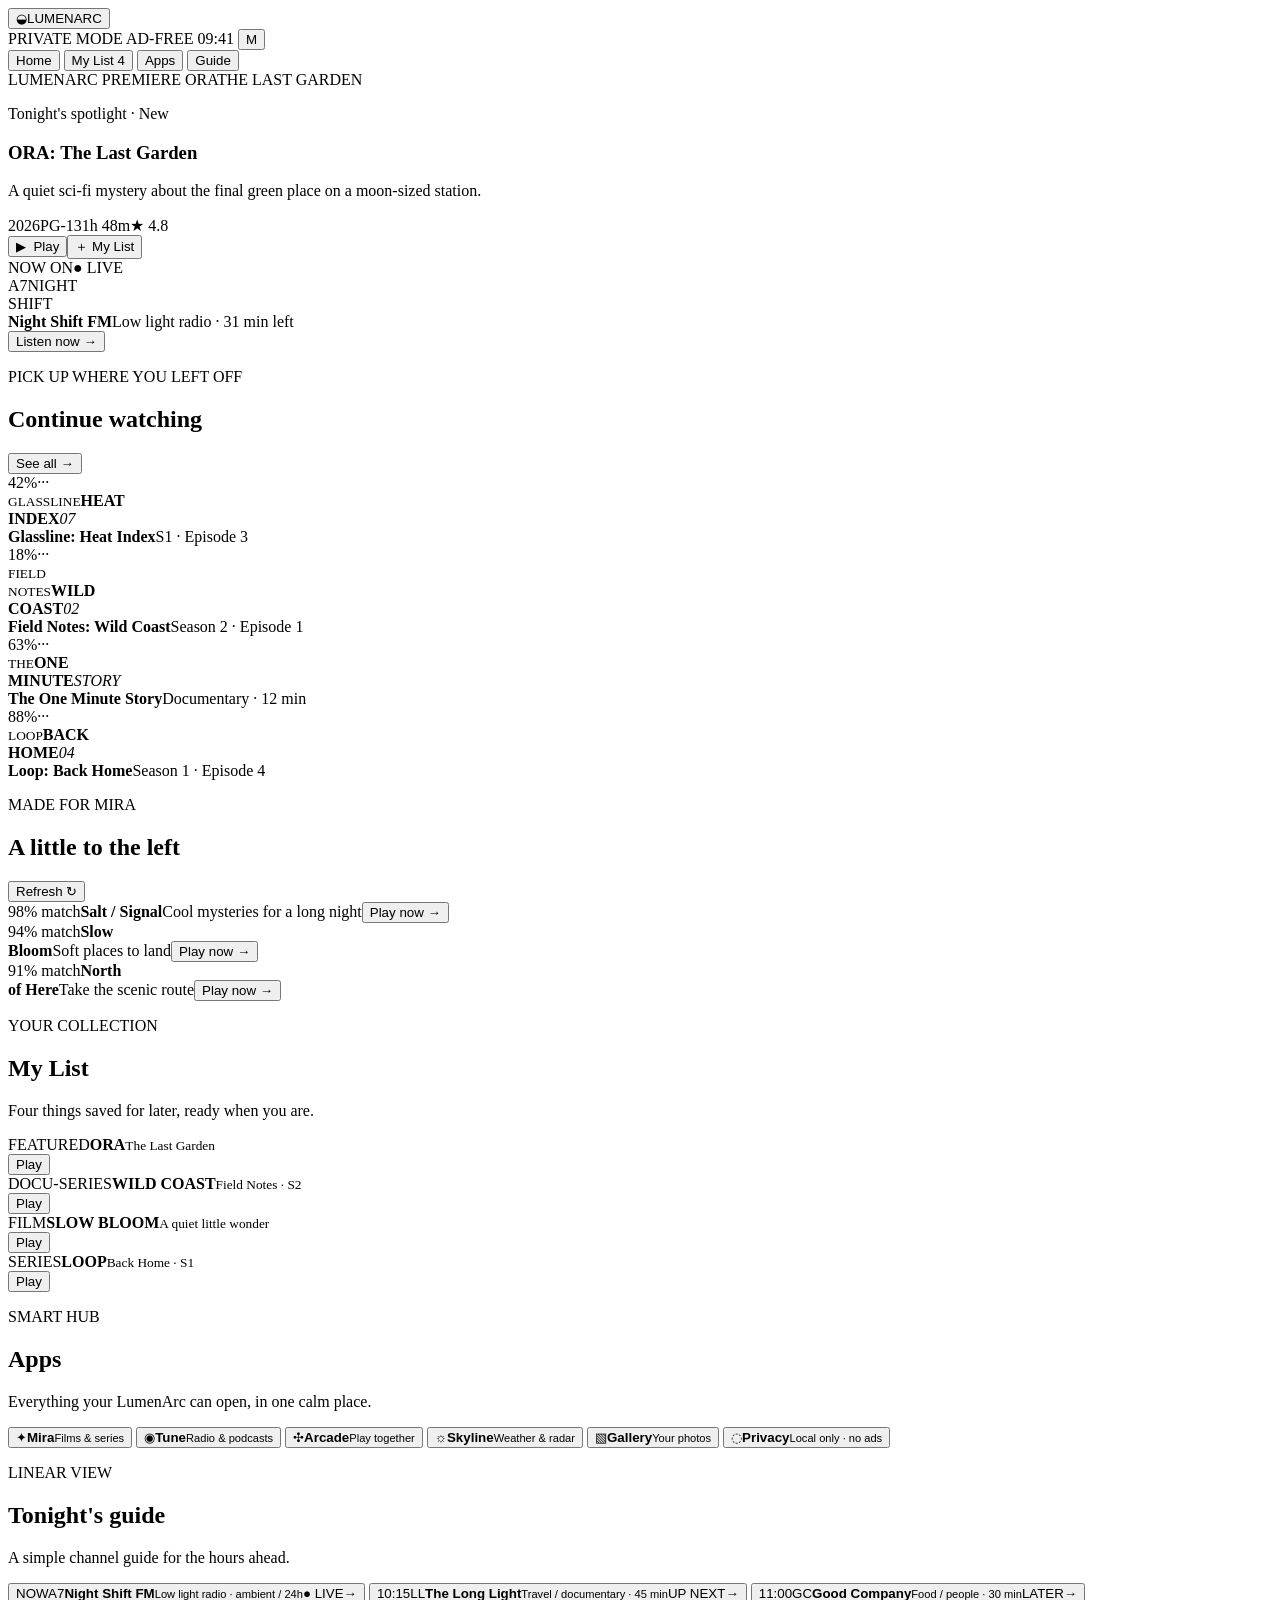
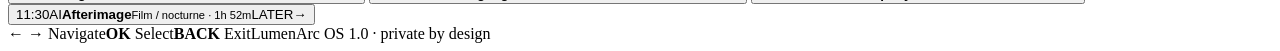
==== lumenarc/index.html @ 7baa30f0 "Add LumenArc tester index.html" ====
<!doctype html>
<html lang="en">
  <head>
    <meta charset="UTF-8" />
    <meta name="viewport" content="width=device-width, initial-scale=1.0" />
    <meta name="theme-color" content="#08111d" />
    <meta http-equiv="Content-Security-Policy" content="default-src 'self'; connect-src 'none'; img-src 'self' data:; script-src 'self'; style-src 'self' 'unsafe-inline'; font-src 'self'; object-src 'none'; frame-src 'none'; base-uri 'none'" />
    <title>LumenArc — Smart TV UI</title>
    <link rel="stylesheet" href="./styles.css" />
    <link rel="stylesheet" href="./privacy-cinematic.css" />
  </head>
  <body>
    <main class="tv-shell" aria-label="LumenArc smart TV interface">
      <div class="screen-glow" aria-hidden="true"></div>
      <header class="topbar">
        <button class="brand" data-nav="home" aria-label="LumenArc home">
          <span class="brand-mark">◒</span><span>LUMEN<span>ARC</span></span>
        </button>
        <div class="topbar-right">
          <span class="privacy-badge"><i></i> PRIVATE MODE</span>
          <span class="ad-badge">AD-FREE</span>
          <span class="time" id="clock">09:41</span>
          <button class="avatar" aria-label="Open profile">M</button>
        </div>
      </header>

      <nav class="main-nav" aria-label="Main navigation">
        <button class="nav-item is-active" data-nav="home" data-focusable>Home</button>
        <button class="nav-item" data-nav="watchlist" data-focusable>My List <span class="nav-count">4</span></button>
        <button class="nav-item" data-nav="apps" data-focusable>Apps</button>
        <button class="nav-item" data-nav="guide" data-focusable>Guide</button>
      </nav>

      <section class="page is-visible" id="home-page">
        <div class="hero-grid">
          <article class="hero-card" tabindex="0" data-modal="ora">
            <div class="hero-art" aria-hidden="true">
              <span class="orbit orbit-one"></span><span class="orbit orbit-two"></span>
              <span class="planet"></span><span class="hero-kicker">LUMENARC PREMIERE</span>
              <span class="hero-title">ORA</span><span class="hero-subtitle">THE LAST GARDEN</span>
            </div>
            <div class="hero-copy">
              <p class="eyebrow">Tonight's spotlight · New</p>
              <h1>ORA: The Last Garden</h1>
              <p class="muted">A quiet sci-fi mystery about the final green place on a moon-sized station.</p>
              <div class="hero-meta"><span>2026</span><span>PG-13</span><span>1h 48m</span><span class="rating">★ 4.8</span></div>
              <div class="actions"><button class="primary" data-play="ORA: The Last Garden">▶&nbsp; Play</button><button class="secondary" data-modal="ora">＋ My List</button></div>
            </div>
          </article>
          <aside class="signal-card">
            <div class="signal-header"><span>NOW ON</span><span class="live-dot">● LIVE</span></div>
            <div class="now-art"><span class="now-stamp">A7</span><span class="now-name">NIGHT<br/>SHIFT</span></div>
            <div class="now-copy"><strong>Night Shift FM</strong><span>Low light radio · 31 min left</span><div class="progress"><i style="width:72%"></i></div></div>
            <button class="ghost-link" data-play="Night Shift FM">Listen now <span>→</span></button>
          </aside>
        </div>

        <div class="section-heading"><div><p class="eyebrow">PICK UP WHERE YOU LEFT OFF</p><h2>Continue watching</h2></div><button class="text-button">See all <span>→</span></button></div>
        <div class="card-row" id="continue-row">
          <article class="media-card tall card-sand" tabindex="0" data-modal="glassline"><div class="card-top"><span class="tiny-chip">42%</span><span class="card-more">···</span></div><div class="card-art word-art"><small>GLASSLINE</small><strong>HEAT<br/>INDEX</strong><em>07</em></div><div class="card-info"><strong>Glassline: Heat Index</strong><span>S1 · Episode 3</span><div class="progress"><i style="width:42%"></i></div></div></article>
          <article class="media-card tall card-violet" tabindex="0" data-modal="fieldnotes"><div class="card-top"><span class="tiny-chip">18%</span><span class="card-more">···</span></div><div class="card-art word-art"><small>FIELD<br/>NOTES</small><strong>WILD<br/>COAST</strong><em>02</em></div><div class="card-info"><strong>Field Notes: Wild Coast</strong><span>Season 2 · Episode 1</span><div class="progress"><i style="width:18%"></i></div></div></article>
          <article class="media-card tall card-blue" tabindex="0" data-modal="minute"><div class="card-top"><span class="tiny-chip">63%</span><span class="card-more">···</span></div><div class="card-art word-art"><small>THE</small><strong>ONE<br/>MINUTE</strong><em>STORY</em></div><div class="card-info"><strong>The One Minute Story</strong><span>Documentary · 12 min</span><div class="progress"><i style="width:63%"></i></div></div></article>
          <article class="media-card tall card-green" tabindex="0" data-modal="loop"><div class="card-top"><span class="tiny-chip">88%</span><span class="card-more">···</span></div><div class="card-art word-art"><small>LOOP</small><strong>BACK<br/>HOME</strong><em>04</em></div><div class="card-info"><strong>Loop: Back Home</strong><span>Season 1 · Episode 4</span><div class="progress"><i style="width:88%"></i></div></div></article>
        </div>

        <div class="section-heading recommendation-heading"><div><p class="eyebrow">MADE FOR MIRA</p><h2>A little to the left</h2></div><button class="text-button">Refresh <span>↻</span></button></div>
        <div class="recommend-row">
          <article class="recommend-card rec-one" tabindex="0" data-modal="salt"><span class="rec-label">98% match</span><strong>Salt / Signal</strong><span>Cool mysteries for a long night</span><button data-play="Salt / Signal">Play now <b>→</b></button></article>
          <article class="recommend-card rec-two" tabindex="0" data-modal="slow"><span class="rec-label">94% match</span><strong>Slow<br/>Bloom</strong><span>Soft places to land</span><button data-play="Slow Bloom">Play now <b>→</b></button></article>
          <article class="recommend-card rec-three" tabindex="0" data-modal="north"> <span class="rec-label">91% match</span><strong>North<br/>of Here</strong><span>Take the scenic route</span><button data-play="North of Here">Play now <b>→</b></button></article>
        </div>
      </section>

      <section class="page" id="watchlist-page">
        <div class="page-intro"><p class="eyebrow">YOUR COLLECTION</p><h1>My List</h1><p>Four things saved for later, ready when you are.</p></div>
        <div class="library-grid">
          <article class="library-card library-sun" data-modal="ora"><div><span>FEATURED</span><strong>ORA</strong><small>The Last Garden</small></div><button data-play="ORA: The Last Garden">Play</button></article>
          <article class="library-card library-night" data-modal="fieldnotes"><div><span>DOCU-SERIES</span><strong>WILD COAST</strong><small>Field Notes · S2</small></div><button data-play="Field Notes: Wild Coast">Play</button></article>
          <article class="library-card library-lilac" data-modal="slow"><div><span>FILM</span><strong>SLOW BLOOM</strong><small>A quiet little wonder</small></div><button data-play="Slow Bloom">Play</button></article>
          <article class="library-card library-ink" data-modal="loop"><div><span>SERIES</span><strong>LOOP</strong><small>Back Home · S1</small></div><button data-play="Loop: Back Home">Play</button></article>
        </div>
      </section>

      <section class="page" id="apps-page">
        <div class="page-intro"><p class="eyebrow">SMART HUB</p><h1>Apps</h1><p>Everything your LumenArc can open, in one calm place.</p></div>
        <div class="app-grid">
          <button class="app-tile app-mira" data-app="Mira"><span>✦</span><strong>Mira</strong><small>Films & series</small></button>
          <button class="app-tile app-tune" data-app="Tune"><span>◉</span><strong>Tune</strong><small>Radio & podcasts</small></button>
          <button class="app-tile app-arcade" data-app="Arcade"><span>✣</span><strong>Arcade</strong><small>Play together</small></button>
          <button class="app-tile app-weather" data-app="Skyline"><span>☼</span><strong>Skyline</strong><small>Weather & radar</small></button>
          <button class="app-tile app-gallery" data-app="Gallery"><span>▧</span><strong>Gallery</strong><small>Your photos</small></button>
          <button class="app-tile app-settings" data-app="Privacy"><span>◌</span><strong>Privacy</strong><small>Local only · no ads</small></button>
        </div>
      </section>

      <section class="page" id="guide-page">
        <div class="page-intro"><p class="eyebrow">LINEAR VIEW</p><h1>Tonight's guide</h1><p>A simple channel guide for the hours ahead.</p></div>
        <div class="guide-list">
          <button class="guide-row is-on" data-play="Night Shift FM"><span class="guide-time">NOW</span><span class="guide-art guide-a">A7</span><span class="guide-info"><strong>Night Shift FM</strong><small>Low light radio · ambient / 24h</small></span><span class="guide-status">● LIVE</span><span class="guide-arrow">→</span></button>
          <button class="guide-row" data-play="The Long Light"><span class="guide-time">10:15</span><span class="guide-art guide-b">LL</span><span class="guide-info"><strong>The Long Light</strong><small>Travel / documentary · 45 min</small></span><span class="guide-status">UP NEXT</span><span class="guide-arrow">→</span></button>
          <button class="guide-row" data-play="Good Company"><span class="guide-time">11:00</span><span class="guide-art guide-c">GC</span><span class="guide-info"><strong>Good Company</strong><small>Food / people · 30 min</small></span><span class="guide-status">LATER</span><span class="guide-arrow">→</span></button>
          <button class="guide-row" data-play="Afterimage"><span class="guide-time">11:30</span><span class="guide-art guide-d">AI</span><span class="guide-info"><strong>Afterimage</strong><small>Film / nocturne · 1h 52m</small></span><span class="guide-status">LATER</span><span class="guide-arrow">→</span></button>
        </div>
      </section>

      <footer class="remote-hint"><span><b>← →</b> Navigate</span><span><b>OK</b> Select</span><span><b>BACK</b> Exit</span><span class="model-note">LumenArc OS 1.0 · private by design</span></footer>
    </main>

    <div class="toast" id="toast" role="status" aria-live="polite"></div>
    <dialog class="detail-dialog" id="detail-dialog"><button class="dialog-close" aria-label="Close">×</button><div class="dialog-art" id="dialog-art"></div><div class="dialog-content"><p class="eyebrow" id="dialog-kicker">FEATURED</p><h2 id="dialog-title">ORA: The Last Garden</h2><p id="dialog-description">A quiet sci-fi mystery about the final green place on a moon-sized station.</p><div class="hero-meta"><span>2026</span><span>PG-13</span><span>1h 48m</span><span class="rating">★ 4.8</span></div><button class="primary" id="dialog-play">▶&nbsp; Play now</button></div></dialog>
    <script src="./app.js"></script>
  </body>
</html>
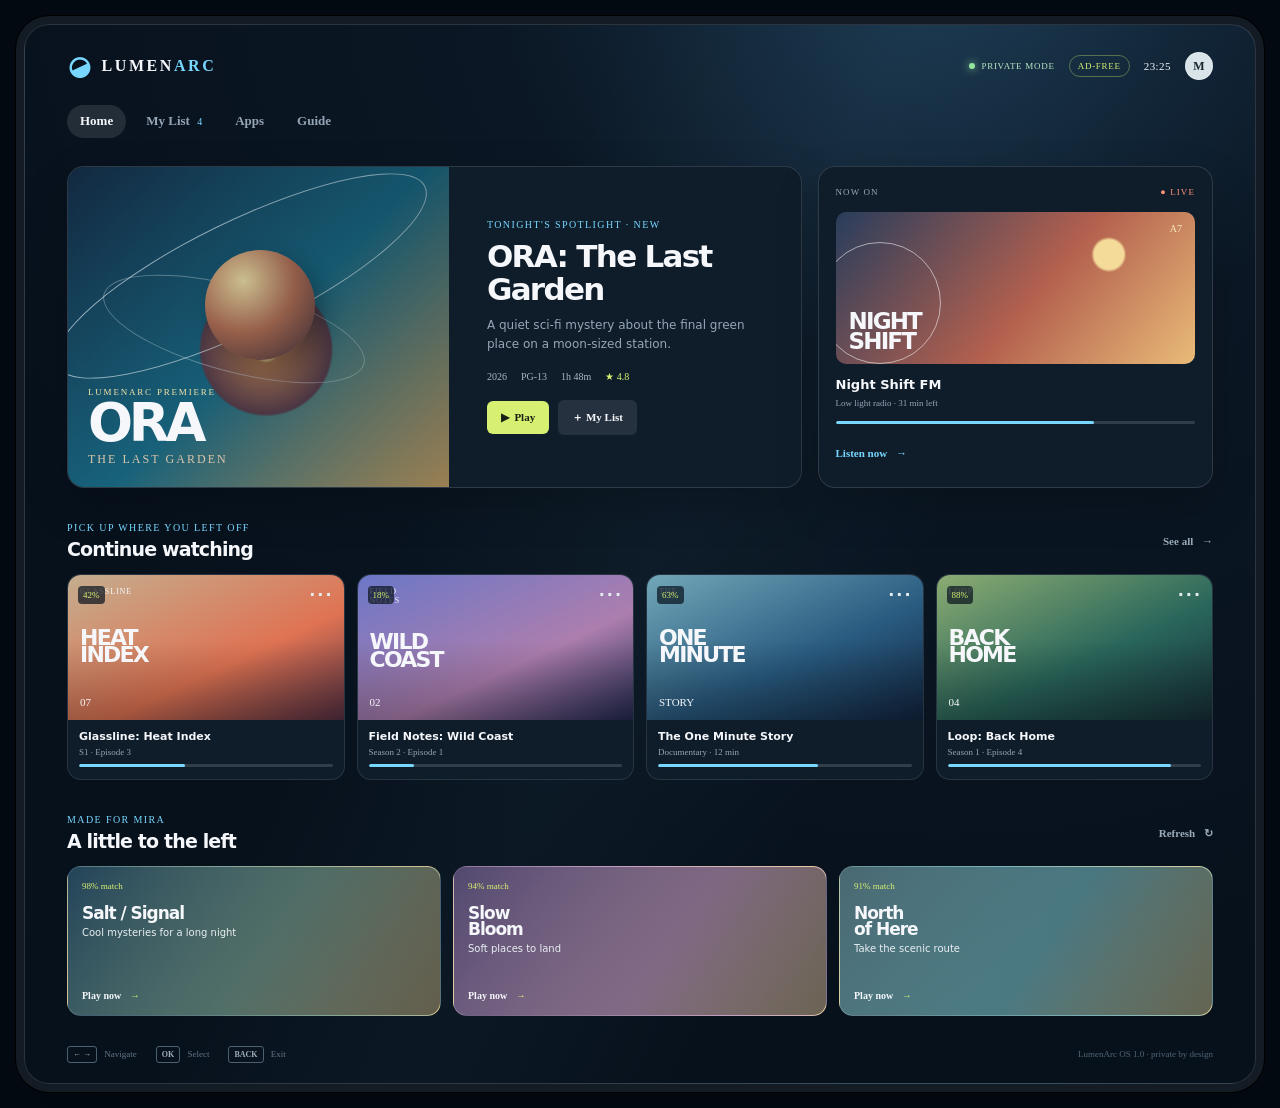
==== commit 4bc9589d: "Add Mira streaming app experience" ====
--- a/lumenarc/index.html
+++ b/lumenarc/index.html
@@ -8,6 +8,7 @@
     <title>LumenArc — Smart TV UI</title>
     <link rel="stylesheet" href="./styles.css" />
     <link rel="stylesheet" href="./privacy-cinematic.css" />
+    <link rel="stylesheet" href="./mira.css" />
   </head>
   <body>
     <main class="tv-shell" aria-label="LumenArc smart TV interface">
@@ -93,6 +94,22 @@
         </div>
       </section>
 
+      <section class="page mira-page" id="mira-page">
+        <div class="mira-topline"><button class="back-button" data-nav="apps">← All apps</button><span class="mira-private">MIRA · PRIVATE STREAMING HUB</span></div>
+        <div class="mira-heading"><div><p class="eyebrow">MIRA ORIGINALS</p><h1>Find your next somewhere.</h1><p>Original films, quiet obsessions, and stories with somewhere to go.</p></div><label class="mira-search"><span>⌕</span><input id="mira-search" type="search" placeholder="Search Mira" aria-label="Search Mira" /></label></div>
+        <div class="mira-feature" data-modal="stillwater" tabindex="0"><div class="mira-feature-art"><span>NEW FILM</span><strong>STILL /<br/>WATER</strong><small>A film by Anya Vale</small></div><div class="mira-feature-copy"><p class="eyebrow">MIRA PREMIERE · 98% MATCH</p><h2>Still / Water</h2><p>A cartographer returns to the coast she left behind and finds a map that should not exist.</p><div class="hero-meta"><span>2026</span><span>16+</span><span>1h 42m</span><span class="rating">★ 4.9</span></div><div class="actions"><button class="primary" data-play="Still / Water">▶&nbsp; Play</button><button class="secondary" data-modal="stillwater">＋ My List</button></div></div></div>
+        <div class="mira-controls"><button class="mira-filter is-active" data-filter="all">For you</button><button class="mira-filter" data-filter="film">Films</button><button class="mira-filter" data-filter="series">Series</button><button class="mira-filter" data-filter="documentary">Documentary</button></div>
+        <div class="section-heading"><div><p class="eyebrow">YOUR EVENING LINEUP</p><h2>Continue watching</h2></div><button class="text-button">See all <span>→</span></button></div>
+        <div class="mira-row" id="mira-row">
+          <article class="mira-card mira-card-amber" data-title="The Relay" data-genre="series" data-modal="relay" tabindex="0"><div class="mira-poster"><small>THE</small><strong>RELAY</strong><em>03</em></div><div class="mira-card-copy"><strong>The Relay</strong><span>S1 · Episode 3</span><div class="progress"><i style="width:61%"></i></div></div></article>
+          <article class="mira-card mira-card-lilac" data-title="Opal House" data-genre="film" data-modal="opal" tabindex="0"><div class="mira-poster"><small>OPAL</small><strong>HOUSE</strong><em>FILM</em></div><div class="mira-card-copy"><strong>Opal House</strong><span>Film · 1h 37m</span><div class="progress"><i style="width:28%"></i></div></div></article>
+          <article class="mira-card mira-card-sage" data-title="Terra Incognita" data-genre="documentary" data-modal="terra" tabindex="0"><div class="mira-poster"><small>TERRA</small><strong>INCOG-<br/>NITA</strong><em>04</em></div><div class="mira-card-copy"><strong>Terra Incognita</strong><span>Documentary · S1</span><div class="progress"><i style="width:84%"></i></div></div></article>
+          <article class="mira-card mira-card-blue" data-title="After Night" data-genre="series" data-modal="after" tabindex="0"><div class="mira-poster"><small>AFTER</small><strong>NIGHT</strong><em>06</em></div><div class="mira-card-copy"><strong>After Night</strong><span>S2 · Episode 6</span><div class="progress"><i style="width:13%"></i></div></div></article>
+        </div>
+        <div class="section-heading"><div><p class="eyebrow">BECAUSE YOU WATCHED ORA</p><h2>Make room for strange</h2></div><button class="text-button">Refresh <span>↻</span></button></div>
+        <div class="mira-row mira-discovery"><article class="mira-wide mira-wide-one" data-modal="night" tabindex="0"><span>91% match</span><strong>Night<br/>Archive</strong><small>Soft sci-fi for a late hour</small><button data-play="Night Archive">Play now →</button></article><article class="mira-wide mira-wide-two" data-modal="bluehour" tabindex="0"><span>89% match</span><strong>Blue<br/>Hour</strong><small>A little mystery, a lot of sky</small><button data-play="Blue Hour">Play now →</button></article><article class="mira-wide mira-wide-three" data-modal="signal" tabindex="0"><span>87% match</span><strong>Signal<br/>Loss</strong><small>Do not adjust the picture</small><button data-play="Signal Loss">Play now →</button></article></div>
+      </section>
+
       <section class="page" id="guide-page">
         <div class="page-intro"><p class="eyebrow">LINEAR VIEW</p><h1>Tonight's guide</h1><p>A simple channel guide for the hours ahead.</p></div>
         <div class="guide-list">
--- a/lumenarc/styles.css
+++ b/lumenarc/styles.css
@@ -0,0 +1,2 @@
+:root{--bg:#07111c;--panel:#0f1d2b;--panel-hi:#172a3c;--ink:#f5f7fb;--muted:#96a5b6;--blue:#77d7ff;--lime:#d7f071;--line:rgba(255,255,255,.1);--shadow:0 22px 70px rgba(0,0,0,.28)}
+*{box-sizing:border-box}html,body{margin:0;min-height:100%;background:#030a12;color:var(--ink);font-family:Manrope,system-ui,sans-serif}body{padding:24px}.tv-shell{position:relative;max-width:1440px;min-height:calc(100vh - 48px);margin:auto;overflow:hidden;background:radial-gradient(circle at 75% -10%,#1b3a53 0,#0b1724 31%,#07111c 72%);border:1px solid rgba(255,255,255,.15);border-radius:25px;box-shadow:0 0 0 8px #131c24,0 0 0 9px #000,var(--shadow);padding:27px 42px 24px}.screen-glow{pointer-events:none;position:absolute;inset:0;background:linear-gradient(115deg,transparent 35%,rgba(125,208,255,.035) 51%,transparent 67%);mix-blend-mode:screen}.topbar,.main-nav,.remote-hint,.section-heading,.signal-header,.card-top,.actions,.hero-meta,.topbar-right{display:flex;align-items:center}.topbar{justify-content:space-between}.brand{border:0;background:none;color:var(--ink);font:800 16px Manrope;letter-spacing:.16em;display:flex;align-items:center;gap:9px;cursor:pointer;padding:0}.brand span span{color:var(--blue)}.brand-mark{font-size:26px;line-height:1;color:var(--blue);transform:rotate(-25deg);display:inline-block}.topbar-right{gap:22px;font:500 11px 'DM Mono';color:var(--muted);letter-spacing:.04em}.signal{display:flex;gap:8px;align-items:center;color:#b9dcb7}.signal i{display:block;width:7px;height:7px;border-radius:50%;background:#9cda74;box-shadow:0 0 10px #9cda74}.time{color:#f1f6fa}.avatar{width:28px;height:28px;border:1px solid rgba(255,255,255,.25);border-radius:50%;background:#d9e4e9;color:#18242c;font:700 12px Manrope}.main-nav{gap:27px;border-bottom:1px solid var(--line);margin-top:28px}.nav-item{position:relative;border:0;background:none;color:var(--muted);font:600 13px Manrope;padding:0 0 17px;cursor:pointer}.nav-item.is-active{color:var(--ink)}.nav-item.is-active:after{content:"";position:absolute;left:0;right:0;bottom:-1px;height:2px;background:var(--blue)}.nav-count{color:var(--blue);font:500 10px 'DM Mono';margin-left:4px}.page{display:none;position:relative;z-index:1}.page.is-visible{display:block}.hero-grid{display:grid;grid-template-columns:minmax(0,1fr) 255px;gap:20px;margin-top:27px}.hero-card,.signal-card{border-radius:17px;background:var(--panel);border:1px solid var(--line);overflow:hidden;box-shadow:0 12px 30px rgba(0,0,0,.12)}.hero-card{display:grid;grid-template-columns:43% 57%;min-height:280px;cursor:pointer}.hero-art{position:relative;overflow:hidden;background:radial-gradient(circle at 52% 57%,#f0da90 0 4%,#c3865b 5%,#5c3f4c 24%,transparent 25%),linear-gradient(135deg,#142b44,#1a6e89 52%,#d4aa67);display:flex;flex-direction:column;justify-content:flex-end;padding:20px}.hero-art:after{content:"";position:absolute;inset:0;background:linear-gradient(90deg,rgba(5,15,26,.1),rgba(5,15,26,.28))}.orbit{position:absolute;border:1px solid rgba(230,250,255,.7);width:410px;height:110px;border-radius:50%;transform:rotate(-26deg);left:-32px;top:54px}.orbit-two{width:270px;height:86px;top:119px;left:31px;transform:rotate(15deg);opacity:.55}.planet{position:absolute;width:110px;height:110px;border-radius:50%;left:36%;top:26%;background:radial-gradient(circle at 35% 28%,#f7e6ab,#b87255 48%,#44313c);box-shadow:10px 12px 25px rgba(0,0,0,.3)}.hero-kicker,.hero-title,.hero-subtitle{position:relative;z-index:1}.hero-kicker{font:500 9px 'DM Mono';letter-spacing:.2em;color:#f4e4a9}.hero-title{font-size:53px;font-weight:800;line-height:.84;letter-spacing:-.08em;margin-top:4px}.hero-subtitle{font:500 12px 'DM Mono';letter-spacing:.17em;color:#ddc6ab;margin-top:6px}.hero-copy{padding:31px 33px;display:flex;justify-content:center;flex-direction:column}.eyebrow{font:500 10px 'DM Mono';letter-spacing:.14em;color:var(--blue);margin:0 0 10px;text-transform:uppercase}.hero-copy h1,.page-intro h1{font-size:27px;letter-spacing:-.055em;line-height:1.07;margin:0 0 10px}.muted,.page-intro p{color:var(--muted);font-size:12px;line-height:1.55;margin:0;max-width:440px}.hero-meta{gap:14px;color:#a7b6c2;font:500 10px 'DM Mono';margin:18px 0}.rating{color:var(--lime)}.actions{gap:9px}.actions button,.primary,.secondary,.library-card button{border:0;border-radius:6px;font:700 11px Manrope;cursor:pointer;padding:10px 14px}.primary{background:var(--lime);color:#172017}.secondary{background:rgba(255,255,255,.09);color:var(--ink)}button:focus-visible,.media-card:focus-visible,.hero-card:focus-visible,.recommend-card:focus-visible{outline:2px solid var(--blue);outline-offset:3px}.signal-card{padding:20px 17px;display:flex;flex-direction:column}.signal-header{justify-content:space-between;font:500 9px 'DM Mono';letter-spacing:.12em;color:var(--muted)}.live-dot{color:#ff927a;font-size:9px}.now-art{height:152px;border-radius:10px;margin:15px 0 13px;background:radial-gradient(circle at 76% 28%,#f5db99 0 5%,transparent 6%),linear-gradient(130deg,#283d5c,#b3604e 55%,#e9bb78);display:flex;align-items:flex-end;padding:13px;position:relative;overflow:hidden}.now-art:before{content:"";position:absolute;width:120px;height:120px;border:1px solid rgba(255,255,255,.55);border-radius:50%;left:-17px;top:30px}.now-stamp{position:absolute;top:11px;right:13px;font:500 10px 'DM Mono';color:#f7e8ba}.now-name{font-size:23px;line-height:.88;font-weight:800;letter-spacing:-.08em}.now-copy{display:flex;flex-direction:column;gap:6px}.now-copy strong{font-size:13px}.now-copy span{font:500 9px 'DM Mono';color:var(--muted)}.progress{height:3px;background:rgba(255,255,255,.14);border-radius:10px;overflow:hidden;margin-top:7px}.progress i{display:block;height:100%;background:var(--blue);border-radius:10px}.ghost-link,.text-button{margin-top:auto;border:0;background:none;color:var(--blue);font:600 11px Manrope;cursor:pointer;padding:8px 0;text-align:left}.ghost-link span,.text-button span{padding-left:6px}.section-heading{justify-content:space-between;margin:29px 0 14px}.section-heading h2{font-size:17px;letter-spacing:-.045em;margin:0}.section-heading .eyebrow{margin-bottom:5px}.text-button{margin:0;color:#9babb9}.card-row,.recommend-row{display:grid;grid-auto-flow:column;grid-auto-columns:minmax(0,1fr);gap:12px}.media-card{min-width:0;border-radius:11px;background:var(--panel);overflow:hidden;border:1px solid var(--line);cursor:pointer;transition:transform .2s,border .2s}.media-card:hover,.recommend-card:hover,.library-card:hover,.app-tile:hover{transform:translateY(-3px);border-color:rgba(119,215,255,.5)}.card-top{justify-content:space-between;padding:10px;position:absolute;z-index:2;width:100%}.media-card{position:relative}.tiny-chip{background:rgba(7,17,28,.7);border-radius:4px;padding:4px 5px;font:500 9px 'DM Mono';color:var(--lime)}.card-more{font-weight:800;letter-spacing:2px;color:#e8edf2}.card-art{height:132px;padding:12px;position:relative;overflow:hidden}.card-art:after{content:"";position:absolute;inset:0;background:linear-gradient(180deg,transparent 45%,rgba(0,0,0,.28))}.card-sand .card-art{background:linear-gradient(155deg,#c3ae8f,#df7353 60%,#552f42)}.card-violet .card-art{background:linear-gradient(155deg,#6b77c7,#ac7eae 60%,#21284f)}.card-blue .card-art{background:linear-gradient(155deg,#72a7b8,#295b80 57%,#11243f)}.card-green .card-art{background:linear-gradient(155deg,#8cac72,#29665b 57%,#162e35)}.word-art{display:flex;flex-direction:column;justify-content:space-between}.word-art small{font:500 8px 'DM Mono';letter-spacing:.12em;position:relative;z-index:1}.word-art strong{font-size:22px;letter-spacing:-.08em;line-height:.78;position:relative;z-index:1}.word-art em{font:500 11px 'DM Mono';font-style:normal;position:relative;z-index:1}.card-info{padding:10px 11px 12px}.card-info strong,.card-info span{display:block;white-space:nowrap;overflow:hidden;text-overflow:ellipsis}.card-info strong{font-size:11px}.card-info span{font:500 9px 'DM Mono';color:var(--muted);margin-top:4px}.recommendation-heading{margin-top:28px}.recommend-card{border:1px solid var(--line);border-radius:11px;min-height:137px;padding:14px;display:flex;flex-direction:column;cursor:pointer;overflow:hidden;position:relative}.recommend-card:before{content:"";position:absolute;inset:0;background:linear-gradient(120deg,rgba(7,17,28,.05),rgba(7,17,28,.55));pointer-events:none}.rec-one{background:linear-gradient(125deg,#24465c,#759b8b 55%,#d3bb87)}.rec-two{background:linear-gradient(125deg,#554b73,#be96b8 58%,#e4c798)}.rec-three{background:linear-gradient(125deg,#4d6d76,#6baab2 55%,#d4ca93)}.recommend-card>*{position:relative;z-index:1}.rec-label{font:500 9px 'DM Mono';color:var(--lime)}.recommend-card strong{font-size:17px;line-height:.95;letter-spacing:-.06em;margin-top:14px}.recommend-card>span:not(.rec-label){font-size:10px;color:#e9eff2;margin-top:6px}.recommend-card button{margin-top:auto;align-self:flex-start;padding:0;border:0;background:none;color:var(--ink);font:600 10px Manrope}.recommend-card b{padding-left:6px;color:var(--lime)}.page-intro{margin:35px 0 24px}.page-intro h1{font-size:36px;margin-bottom:9px}.library-grid{display:grid;grid-template-columns:repeat(2,1fr);gap:14px}.library-card{min-height:184px;padding:19px;display:flex;flex-direction:column;justify-content:space-between;border:1px solid var(--line);border-radius:12px;cursor:pointer;overflow:hidden;position:relative}.library-card:before{content:"";position:absolute;inset:0;background:linear-gradient(100deg,rgba(0,0,0,.32),rgba(0,0,0,.03));pointer-events:none}.library-card>div,.library-card button{position:relative;z-index:1}.library-card div{display:flex;flex-direction:column;gap:5px}.library-card span{font:500 9px 'DM Mono';color:var(--lime)}.library-card strong{font-size:25px;letter-spacing:-.08em}.library-card small{font:500 10px 'DM Mono';color:#e4e8e7}.library-card button{align-self:flex-start;background:var(--ink);color:#1c2529}.library-sun{background:linear-gradient(120deg,#a7604e,#d2a26d 52%,#e3d49c)}.library-night{background:linear-gradient(120deg,#172b4c,#315a78 52%,#ba8c72)}.library-lilac{background:linear-gradient(120deg,#746283,#a698c5 52%,#ddc0a0)}.library-ink{background:linear-gradient(120deg,#1a3642,#356c6e 52%,#8eaf91)}.app-grid{display:grid;grid-template-columns:repeat(3,1fr);gap:13px}.app-tile{min-height:145px;border:1px solid var(--line);border-radius:12px;color:var(--ink);text-align:left;padding:18px;display:flex;flex-direction:column;align-items:flex-start;cursor:pointer;transition:transform .2s,border .2s}.app-tile>span{font-size:26px;margin-bottom:auto}.app-tile strong{font-size:16px}.app-tile small{font:500 9px 'DM Mono';color:rgba(255,255,255,.68);margin-top:3px}.app-mira{background:linear-gradient(145deg,#347e88,#d7b56e)}.app-tune{background:linear-gradient(145deg,#5c4d91,#a768a4)}.app-arcade{background:linear-gradient(145deg,#9d554a,#df9d6e)}.app-weather{background:linear-gradient(145deg,#1c557d,#6bb8cf)}.app-gallery{background:linear-gradient(145deg,#4a725f,#bcbd6f)}.app-settings{background:linear-gradient(145deg,#354452,#8091a2)}.guide-list{border-top:1px solid var(--line)}.guide-row{width:100%;border:0;border-bottom:1px solid var(--line);background:none;color:var(--ink);display:grid;grid-template-columns:70px 62px 1fr 90px 30px;gap:14px;align-items:center;text-align:left;padding:12px 0;cursor:pointer}.guide-row:hover,.guide-row:focus-visible{background:rgba(255,255,255,.04);outline:none}.guide-time{font:500 11px 'DM Mono';color:var(--muted)}.guide-art{height:43px;width:62px;border-radius:6px;display:grid;place-items:center;font:700 12px 'DM Mono'}.guide-a{background:#a6614b}.guide-b{background:#4b7794}.guide-c{background:#b58e62}.guide-d{background:#6b6aa0}.guide-info strong,.guide-info small{display:block}.guide-info strong{font-size:12px}.guide-info small{font:500 9px 'DM Mono';color:var(--muted);margin-top:5px}.guide-status{font:500 9px 'DM Mono';color:var(--muted)}.guide-row.is-on .guide-status{color:#ff927a}.guide-arrow{color:var(--blue);font-size:17px}.remote-hint{gap:19px;margin-top:28px;color:#657686;font:500 9px 'DM Mono';position:relative;z-index:2}.remote-hint b{border:1px solid #4c6070;border-radius:3px;padding:3px 5px;color:#9daebc;font-size:8px;margin-right:5px}.model-note{margin-left:auto;color:#526575}.toast{position:fixed;left:50%;bottom:36px;z-index:10;transform:translate(-50%,20px);background:#e7f3ee;color:#1a2d31;border-radius:7px;padding:11px 17px;font:600 11px Manrope;opacity:0;pointer-events:none;transition:.25s}.toast.show{opacity:1;transform:translate(-50%,0)}.detail-dialog{width:min(760px,calc(100% - 32px));padding:0;border:1px solid rgba(255,255,255,.2);border-radius:16px;overflow:hidden;background:#0e1b29;color:var(--ink);box-shadow:var(--shadow)}.detail-dialog::backdrop{background:rgba(0,0,0,.68);backdrop-filter:blur(6px)}.dialog-close{position:absolute;z-index:2;right:14px;top:12px;border:0;background:rgba(0,0,0,.25);color:white;border-radius:50%;font-size:24px;width:31px;height:31px;cursor:pointer}.dialog-art{height:215px;background:radial-gradient(circle at 58% 46%,#f0da90 0 4%,#c3865b 5%,#5c3f4c 24%,transparent 25%),linear-gradient(135deg,#142b44,#1a6e89 52%,#d4aa67);position:relative}.dialog-content{padding:25px 28px 30px}.dialog-content h2{margin:0 0 8px;font-size:25px;letter-spacing:-.06em}.dialog-content p:not(.eyebrow){max-width:520px;color:var(--muted);font-size:12px;line-height:1.55}.dialog-content .primary{margin-top:6px}@media(max-width:900px){body{padding:0}.tv-shell{border-radius:0;box-shadow:none;border:0;padding:22px 22px 20px;min-height:100vh}.hero-grid{grid-template-columns:1fr}.signal-card{display:none}.hero-card{grid-template-columns:1fr}.hero-art{min-height:210px}.card-row{grid-auto-columns:170px;overflow:auto;padding-bottom:5px}.recommend-row{grid-auto-columns:220px;overflow:auto;padding-bottom:5px}.model-note{display:none}}@media(max-width:560px){.topbar-right .signal{display:none}.main-nav{gap:20px}.hero-copy{padding:23px}.hero-copy h1{font-size:23px}.hero-meta{gap:9px;flex-wrap:wrap}.library-grid,.app-grid{grid-template-columns:1fr}.guide-row{grid-template-columns:52px 50px 1fr 25px;gap:8px}.guide-status{display:none}.guide-art{width:50px}.remote-hint{gap:12px;flex-wrap:wrap}}
--- a/lumenarc/privacy-cinematic.css
+++ b/lumenarc/privacy-cinematic.css
@@ -0,0 +1,10 @@
+/* LumenArc cinematic layer: original, remote-first, and local-only. */
+.topbar-right{gap:14px}
+.privacy-badge,.ad-badge{display:flex;align-items:center;gap:6px;font:500 9px 'DM Mono';letter-spacing:.08em}
+.privacy-badge{color:#b8e7c3}.privacy-badge i{width:6px;height:6px;border-radius:50%;background:#91e69c;box-shadow:0 0 9px #91e69c}
+.ad-badge{border:1px solid rgba(215,240,113,.35);border-radius:100px;padding:5px 8px;color:var(--lime)}
+.main-nav{gap:7px;border-bottom:0;margin-top:25px}.nav-item{border-radius:100px;padding:8px 13px 9px}.nav-item.is-active{background:rgba(255,255,255,.11);color:var(--ink)}.nav-item.is-active:after{display:none}
+.hero-grid{grid-template-columns:minmax(0,1.3fr) minmax(230px,.7fr);gap:16px;margin-top:28px}.hero-card,.signal-card{border-color:rgba(255,255,255,.13);box-shadow:0 18px 45px rgba(0,0,0,.2)}.hero-card{grid-template-columns:52% 48%;min-height:320px}.hero-art{min-height:320px}.hero-copy{padding:38px}.hero-copy h1{font-size:31px}.hero-card:hover,.signal-card:hover{border-color:rgba(119,215,255,.4)}
+.section-heading{margin-top:34px}.section-heading h2{font-size:19px}.media-card,.recommend-card,.library-card,.app-tile{border-radius:14px}.media-card:hover,.recommend-card:hover,.library-card:hover,.app-tile:hover{transform:scale(1.025);border-color:rgba(255,255,255,.4);box-shadow:0 12px 24px rgba(0,0,0,.23)}.card-art{height:145px}.recommend-card{min-height:150px}.remote-hint{margin-top:33px}
+@media(max-width:900px){.hero-card{grid-template-columns:1fr}.hero-art{min-height:250px}.privacy-badge{display:none}}
+@media(max-width:560px){.topbar-right .ad-badge{display:none}.main-nav{gap:2px}.nav-item{padding-left:10px;padding-right:10px}.hero-copy{padding:25px}.hero-copy h1{font-size:25px}}
